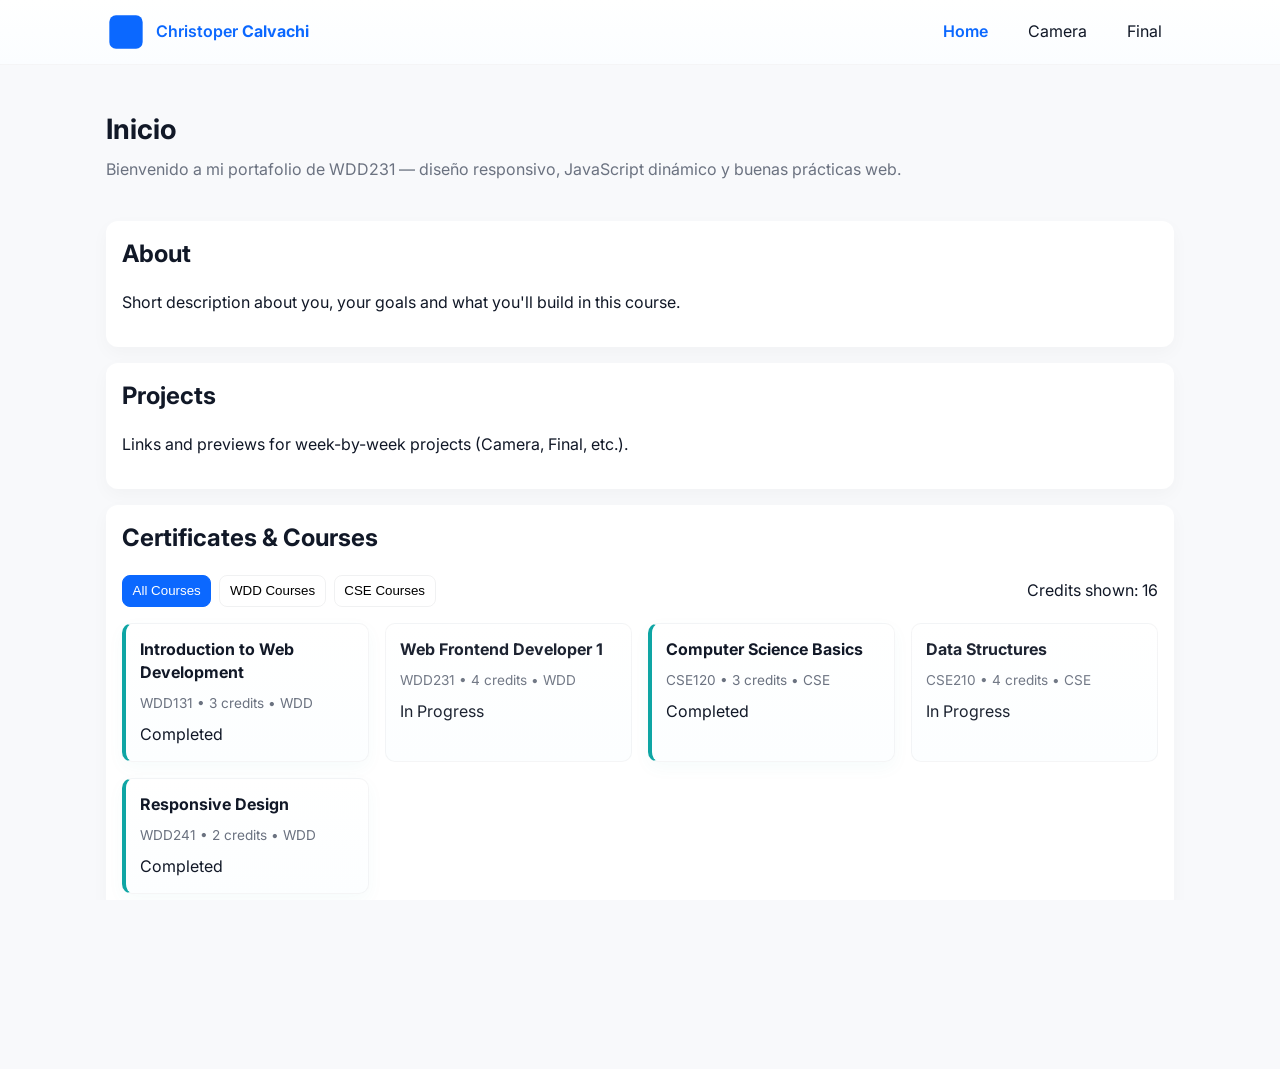
==== index.html @ 528f9b89 "primera semana completada" ====
<!doctype html>
<html lang="en">
<head>
  <meta charset="utf-8" />
  <meta name="viewport" content="width=device-width,initial-scale=1" />
  <title>WDD231 — Home</title>
  <meta name="description" content="Portfolio and coursework for Web Frontend Developer 1 (WDD231). Responsive layout, dynamic course list and sample projects." />
  <meta name="author" content="Christoper Calvachi" />

  <!-- Google Fonts -->
  <link rel="preconnect" href="https://fonts.gstatic.com" crossorigin>
  <link href="https://fonts.googleapis.com/css2?family=Inter:wght@300;400;600;700&display=swap" rel="stylesheet">

  <!-- Styles -->
  <link rel="stylesheet" href="/styles/styles.css">

  <!-- JavaScript: defer ensures DOM is parsed before script runs (no blocking) -->
  <script defer src="/scripts/scripts.js"></script>
</head>
<body>
  <header class="site-header">
    <div class="header-inner">
      <!-- Inline SVG logo (optimized, no external image file) -->
      <a href="#" class="logo" aria-label="Home">
        <svg width="40" height="40" viewBox="0 0 24 24" role="img" aria-hidden="false" focusable="false">
          <rect x="2" y="2" width="20" height="20" rx="4" fill="currentColor"></rect>
        </svg>
        <span class="brand-name">Christoper <strong>Calvachi</strong></span>
      </a>

      <!-- Hamburger button for small screens -->
      <button id="navToggle" class="hamburger" aria-controls="mainNav" aria-expanded="false" aria-label="Toggle navigation">
        <svg width="28" height="28" viewBox="0 0 24 24" aria-hidden="true" focusable="false">
          <path d="M3 6h18M3 12h18M3 18h18" stroke="currentColor" stroke-linecap="round" stroke-width="2"></path>
        </svg>
      </button>

      <!-- Navigation -->
      <nav id="mainNav" class="main-nav" aria-label="Primary">
        <ul>
          <li><a href="#" class="active">Home</a></li>
          <li><a href="camera-project.html">Camera</a></li>
          <li><a href="final-project.html">Final</a></li>
        </ul>
      </nav>
    </div>
  </header>

  <main>
    <section class="hero">
      <h1>Inicio</h1>
      <p class="lead">Bienvenido a mi portafolio de WDD231 — diseño responsivo, JavaScript dinámico y buenas prácticas web.</p>
    </section>

    <!-- Three content sections -->
    <section id="about" class="content-section">
      <h2>About</h2>
      <p>Short description about you, your goals and what you'll build in this course.</p>
    </section>

    <section id="projects" class="content-section">
      <h2>Projects</h2>
      <p>Links and previews for week-by-week projects (Camera, Final, etc.).</p>
    </section>

    <section id="certificates" class="content-section">
      <h2>Certificates & Courses</h2>

      <!-- Filter controls -->
      <div class="controls">
        <div class="filter-buttons" role="tablist" aria-label="Course filters">
          <button class="filter-btn" data-filter="all" aria-pressed="true">All Courses</button>
          <button class="filter-btn" data-filter="WDD">WDD Courses</button>
          <button class="filter-btn" data-filter="CSE">CSE Courses</button>
        </div>
        <div class="credits">Credits shown: <span id="creditsCount">0</span></div>
      </div>

      <!-- Courses output -->
      <div id="coursesGrid" class="courses-grid" aria-live="polite"></div>
    </section>
  </main>

  <footer class="site-footer">
    <div class="footer-inner">
      <!-- Social links -->
      <div class="socials">
        <a href="https://github.com/Christoper22rm" target="_blank" rel="noopener noreferrer" aria-label="GitHub">
          <!-- simple SVG icon -->
          <svg width="20" height="20" viewBox="0 0 24 24" aria-hidden="true"><path d="M12 .5C5.7.5.8 5.4.8 11.7c0 4.9 3.2 9 7.6 10.5.6.1.8-.2.8-.5v-1.9c-3.1.7-3.8-1.3-3.8-1.3-.5-1.3-1.3-1.6-1.3-1.6-1-.7.1-.7.1-.7 1.1.1 1.7 1.1 1.7 1.1 1 .1 1.6-.8 1.6-.8.9-1.5 2.3-1.1 2.9-.9.1-.7.4-1.1.8-1.4-2.5-.3-5.1-1.2-5.1-5.4 0-1.2.4-2.1 1.1-2.9-.1-.3-.5-1.5.1-3.2 0 0 .9-.3 3 .9.9-.3 1.9-.4 2.9-.4s2 .1 2.9.4c2.1-1.2 3-.9 3-.9.6 1.7.2 2.9.1 3.2.8.8 1.1 1.7 1.1 2.9 0 4.2-2.6 5.1-5.1 5.4.4.4.8 1.1.8 2.3v3.4c0 .3.2.6.8.5 4.4-1.5 7.6-5.6 7.6-10.5C23.2 5.4 18.3.5 12 .5z"/></svg>
        </a>

        <a href="https://www.linkedin.com/in/your-linkedin" target="_blank" rel="noopener noreferrer" aria-label="LinkedIn">
          <svg width="20" height="20" viewBox="0 0 24 24" aria-hidden="true"><path d="M4.98 3.5C4.98 4.88 3.87 6 2.5 6S0 4.88 0 3.5 1.13 1 2.5 1 4.98 2.12 4.98 3.5zM0 8h5v15H0zM8 8h4.7v2.2h.1c.7-1.3 2.3-2.6 4.7-2.6 5 0 5.9 3.3 5.9 7.6V23H18v-6.5c0-1.6 0-3.7-2.3-3.7-2.3 0-2.6 1.8-2.6 3.6V23H8z"/></svg>
        </a>

        <!-- add any other social -->
        <a href="#" aria-label="Twitter">
          <svg width="20" height="20" viewBox="0 0 24 24" aria-hidden="true"><path d="M23 4.5c-.8.4-1.7.6-2.6.8.9-.6 1.6-1.5 1.9-2.6-.8.5-1.8.9-2.8 1.1C18.7 3 17.6 2.5 16.4 2.5c-2.2 0-4 1.8-4 4 0 .3 0 .6.1.9C8 7.1 5 5.6 3 3.3c-.4.7-.6 1.5-.6 2.3 0 1.4.7 2.6 1.7 3.3-.6 0-1.2-.2-1.7-.4 0 2.1 1.5 3.8 3.6 4.2-.4.1-.9.2-1.3.2-.3 0-.6 0-.9-.1.6 1.8 2.4 3.1 4.5 3.2-1.6 1.3-3.6 2-5.7 2-.4 0-.8 0-1.2-.1 2 1.2 4.3 1.9 6.8 1.9 8.2 0 12.7-6.8 12.7-12.7v-.6c.9-.6 1.6-1.4 2.2-2.2z"/></svg>
        </a>
      </div>

      <!-- Copyright and location -->
      <div class="copyright">
        <p id="copyrightLine">&copy; <span id="year"></span> Christoper Calvachi</p>
        <p>Guayaquil, Ecuador</p>
      </div>

      <!-- Last modified -->
      <div class="modified">
        <p>Last updated: <span id="lastModified"></span></p>
      </div>
    </div>
  </footer>
</body>
</html>
---- styles/styles.css ----
:root{
  --bg:#f8f9fb;
  --card:#ffffff;
  --accent:#0b68ff;
  --muted:#6b7280;
  --success:#0ea5a4;
  --danger:#ef4444;
  --max-width:1100px;
  font-family: 'Inter', system-ui, -apple-system, "Segoe UI", Roboto, "Helvetica Neue", Arial;
  color-scheme: light;
}

/* Reset-ish */
*{box-sizing:border-box}
html,body{height:100%}
body{
  margin:0;
  background:var(--bg);
  color:#111827;
  line-height:1.45;
  -webkit-font-smoothing:antialiased;
  -moz-osx-font-smoothing:grayscale;
}

/* Layout container */
.header-inner, .footer-inner {
  max-width:var(--max-width);
  margin:0 auto;
  padding:0 1rem;
  display:flex;
  align-items:center;
  justify-content:space-between;
}

/* Header */
.site-header{
  background:linear-gradient(180deg, #fff, #fbfdff);
  border-bottom:1px solid rgba(15,23,42,0.04);
  position:sticky;
  top:0;
  z-index:40;
}
.header-inner{
  height:64px;
}
.logo{
  display:inline-flex;
  gap:0.6rem;
  align-items:center;
  text-decoration:none;
  color:var(--accent);
  font-weight:600;
}
.logo svg{color:var(--accent)}
.brand-name{font-size:1rem}
.hamburger{
  display:inline-flex;
  background:none;
  border:0;
  padding:0.4rem;
  align-items:center;
  justify-content:center;
  cursor:pointer;
}

/* Navigation */
.main-nav ul{
  list-style:none;
  display:flex;
  gap:1rem;
  margin:0;
  padding:0;
}
.main-nav a{
  display:inline-block;
  padding:0.5rem 0.75rem;
  text-decoration:none;
  color:inherit;
  border-radius:8px;
  transition:background-color 220ms ease, transform 120ms ease;
}
.main-nav a:hover, .main-nav a:focus{ background:rgba(11,104,255,0.08); transform:translateY(-2px) }
.main-nav a.active{ color:var(--accent); font-weight:600; }

/* Hero and main content */
main{max-width:var(--max-width); margin:1.25rem auto; padding:0 1rem}
.hero{padding:1.5rem 0}
.hero h1{margin:0 0 .5rem; font-size:1.75rem}
.lead{color:var(--muted); margin:0}

/* Sections */
.content-section{background:var(--card); border-radius:12px; padding:1rem; margin:1rem 0; box-shadow:0 6px 18px rgba(15,23,42,0.03)}
.content-section h2{margin-top:0}

/* Courses area */
.controls{display:flex; align-items:center; justify-content:space-between; gap:1rem; margin-bottom:1rem}
.filter-buttons{display:flex; gap:.5rem}
.filter-btn{
  background:transparent;
  border:1px solid rgba(15,23,42,0.06);
  padding:0.45rem 0.6rem;
  border-radius:8px;
  cursor:pointer;
}
.filter-btn[aria-pressed="true"], .filter-btn.active{ background:var(--accent); color:#fff; border-color:var(--accent) }

.courses-grid{
  display:grid;
  grid-template-columns:repeat(auto-fit,minmax(220px,1fr));
  gap:1rem;
}

/* Course card */
.course{
  background:linear-gradient(180deg, #fff, #fcfeff);
  border:1px solid rgba(15,23,42,0.04);
  padding:0.9rem;
  border-radius:10px;
  display:flex;
  flex-direction:column;
  gap:.6rem;
  min-height:110px;
}
.course h3{margin:0;font-size:1rem}
.course .meta{font-size:.85rem;color:var(--muted)}
.course.completed{border-left:4px solid var(--success); box-shadow:0 6px 18px rgba(14,165,164,0.04)}
.course.not-completed{opacity:.95}

/* Footer */
.site-footer{border-top:1px solid rgba(15,23,42,0.04); padding:1rem 0; margin-top:2rem}
.footer-inner{
  gap:1rem;
  align-items:center;
  flex-wrap:wrap;
}
.socials{display:flex; gap:.6rem}
.socials a{display:inline-flex;align-items:center;justify-content:center;padding:.4rem;border-radius:8px;color:var(--muted);text-decoration:none}
.socials a:hover{background:rgba(11,104,255,0.06); color:var(--accent)}

/* Responsive behavior */
@media (max-width:900px){
  .main-nav{display:none}
  .hamburger{display:inline-flex}
  .header-inner{justify-content:space-between}
}
@media (min-width:901px){
  .hamburger{display:none}
  .main-nav{display:block}
}

/* When nav open on small screens */
.main-nav.open{
  position: absolute;
  left:0;
  right:0;
  top:64px;
  background:var(--card);
  border-bottom:1px solid rgba(15,23,42,0.04);
  padding:0.75rem 1rem;
}
.main-nav.open ul{flex-direction:column}
.main-nav.open a{padding:.6rem 0}

/* Accessibility focus */
a:focus, button:focus{ outline:3px solid rgba(11,104,255,0.12); outline-offset:2px }

/* Avoid horizontal scroll */
html,body{overflow-x:hidden}
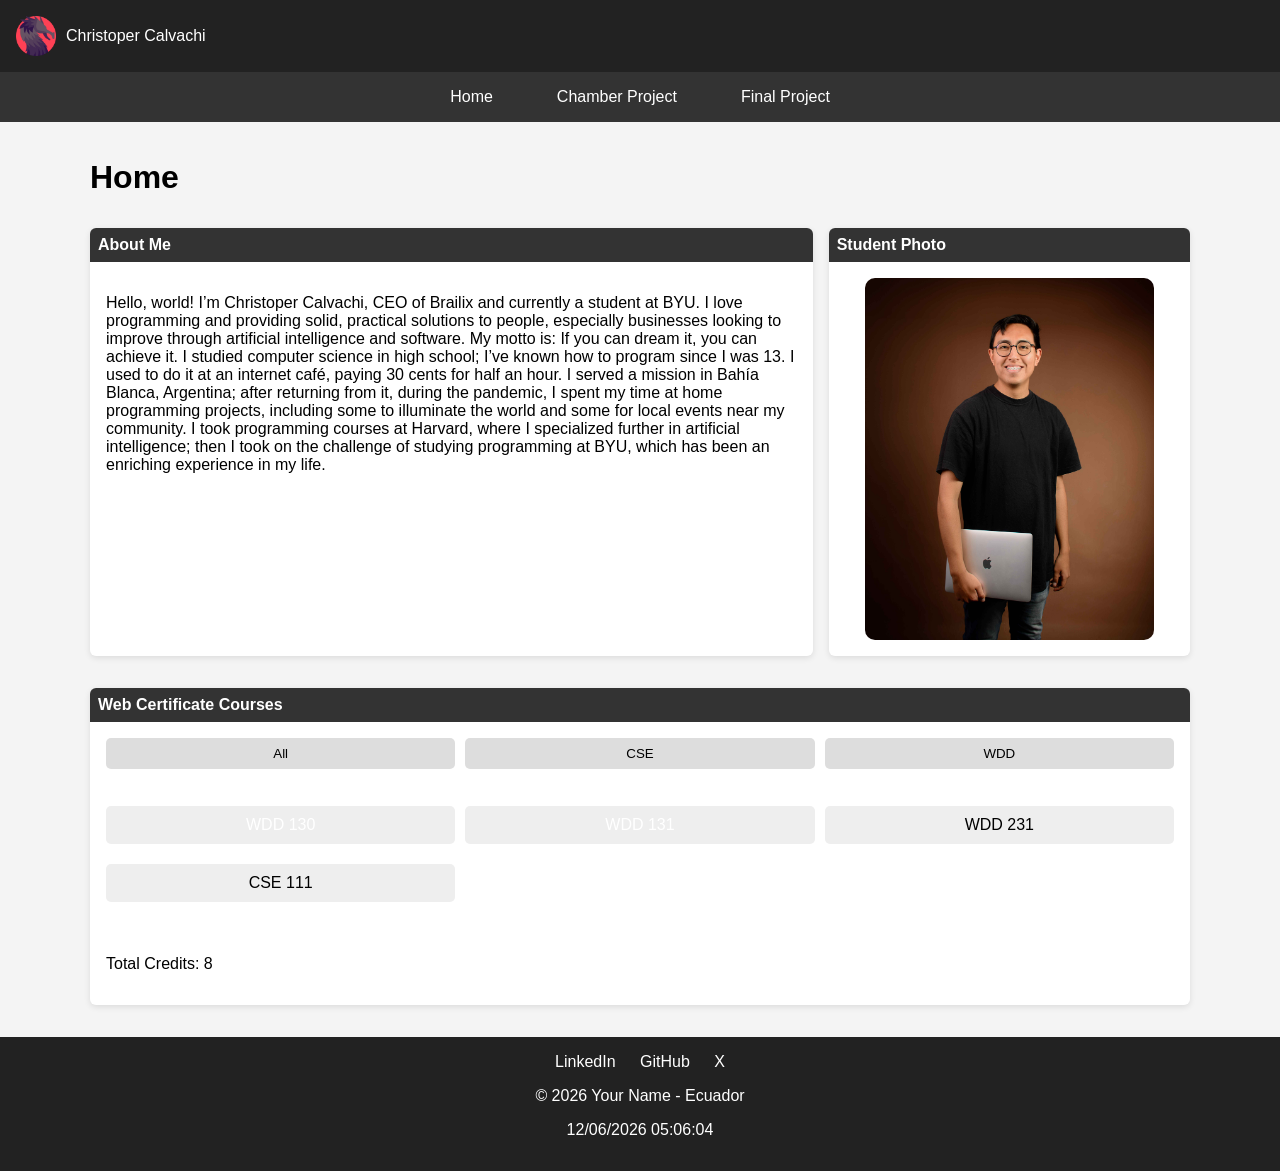
==== commit a5348646: "primera parte del proyecto" ====
--- a/index.html
+++ b/index.html
@@ -1,116 +1,81 @@
-<!doctype html>
+<!DOCTYPE html>
 <html lang="en">
 <head>
-  <meta charset="utf-8" />
-  <meta name="viewport" content="width=device-width,initial-scale=1" />
-  <title>WDD231 — Home</title>
-  <meta name="description" content="Portfolio and coursework for Web Frontend Developer 1 (WDD231). Responsive layout, dynamic course list and sample projects." />
-  <meta name="author" content="Christoper Calvachi" />
+  <meta charset="UTF-8">
+  <meta name="description" content="Student homepage">
+  <meta name="author" content="Your Name">
+  <meta name="viewport" content="width=device-width, initial-scale=1.0">
 
-  <!-- Google Fonts -->
-  <link rel="preconnect" href="https://fonts.gstatic.com" crossorigin>
-  <link href="https://fonts.googleapis.com/css2?family=Inter:wght@300;400;600;700&display=swap" rel="stylesheet">
+  <title>Site Name</title>
 
-  <!-- Styles -->
-  <link rel="stylesheet" href="/styles/styles.css">
+  <link rel="stylesheet" href="./styles/normalize.css">
+  <link rel="stylesheet" href="./styles/small.css">
+  <link rel="stylesheet" href="./styles/larger.css">
 
-  <!-- JavaScript: defer ensures DOM is parsed before script runs (no blocking) -->
-  <script defer src="/scripts/scripts.js"></script>
+  <script src="./scripts/navigation.js" defer></script>
+  <script src="./scripts/date.js" defer></script>
+  <script src="./scripts/course.js" defer></script>
 </head>
+
 <body>
-  <header class="site-header">
-    <div class="header-inner">
-      <!-- Inline SVG logo (optimized, no external image file) -->
-      <a href="#" class="logo" aria-label="Home">
-        <svg width="40" height="40" viewBox="0 0 24 24" role="img" aria-hidden="false" focusable="false">
-          <rect x="2" y="2" width="20" height="20" rx="4" fill="currentColor"></rect>
-        </svg>
-        <span class="brand-name">Christoper <strong>Calvachi</strong></span>
-      </a>
 
-      <!-- Hamburger button for small screens -->
-      <button id="navToggle" class="hamburger" aria-controls="mainNav" aria-expanded="false" aria-label="Toggle navigation">
-        <svg width="28" height="28" viewBox="0 0 24 24" aria-hidden="true" focusable="false">
-          <path d="M3 6h18M3 12h18M3 18h18" stroke="currentColor" stroke-linecap="round" stroke-width="2"></path>
-        </svg>
-      </button>
+<header>
+  <div class="top-header">
+    <div class="logo">
+      <img src="./images/dragon.png" alt="logo">
+      <span>Christoper Calvachi</span>
+    </div>
 
-      <!-- Navigation -->
-      <nav id="mainNav" class="main-nav" aria-label="Primary">
-        <ul>
-          <li><a href="#" class="active">Home</a></li>
-          <li><a href="camera-project.html">Camera</a></li>
-          <li><a href="final-project.html">Final</a></li>
-        </ul>
-      </nav>
+    <button id="menuBtn">☰</button>
+  </div>
+
+  <nav id="navMenu">
+    <a href="#">Home</a>
+    <a href="#">Chamber Project</a>
+    <a href="#">Final Project</a>
+  </nav>
+</header>
+
+<main>
+  <h1>Home</h1>
+
+  <section class="about card">
+    <h2>About Me</h2>
+    <p>
+      Hello, world! I’m Christoper Calvachi, CEO of Brailix and currently a student at BYU. I love programming and providing solid, practical solutions to people, especially businesses looking to improve through artificial intelligence and software. My motto is: If you can dream it, you can achieve it. I studied computer science in high school; I’ve known how to program since I was 13. I used to do it at an internet café, paying 30 cents for half an hour. I served a mission in Bahía Blanca, Argentina; after returning from it, during the pandemic, I spent my time at home programming projects, including some to illuminate the world and some for local events near my community. I took programming courses at Harvard, where I specialized further in artificial intelligence; then I took on the challenge of studying programming at BYU, which has been an enriching experience in my life.
+    </p>
+  </section>
+
+  <section class="photo card">
+    <h2>Student Photo</h2>
+    <img src="./images/me.jpg" alt="photo">
+  </section>
+
+  <section class="courses card">
+    <h2>Web Certificate Courses</h2>
+
+    <div class="filters">
+      <button onclick="filterCourses('all')">All</button>
+      <button onclick="filterCourses('CSE')">CSE</button>
+      <button onclick="filterCourses('WDD')">WDD</button>
     </div>
-  </header>
 
-  <main>
-    <section class="hero">
-      <h1>Inicio</h1>
-      <p class="lead">Bienvenido a mi portafolio de WDD231 — diseño responsivo, JavaScript dinámico y buenas prácticas web.</p>
-    </section>
+    <div id="courseContainer"></div>
 
-    <!-- Three content sections -->
-    <section id="about" class="content-section">
-      <h2>About</h2>
-      <p>Short description about you, your goals and what you'll build in this course.</p>
-    </section>
+    <p id="totalCredits"></p>
+  </section>
+</main>
 
-    <section id="projects" class="content-section">
-      <h2>Projects</h2>
-      <p>Links and previews for week-by-week projects (Camera, Final, etc.).</p>
-    </section>
+<footer>
+  <div class="social">
+    <a href="#">LinkedIn</a>
+    <a href="#">GitHub</a>
+    <a href="#">X</a>
+  </div>
 
-    <section id="certificates" class="content-section">
-      <h2>Certificates & Courses</h2>
+  <p>© <span id="currentyear"></span> Your Name - Ecuador</p>
+  <p id="lastModified"></p>
+</footer>
 
-      <!-- Filter controls -->
-      <div class="controls">
-        <div class="filter-buttons" role="tablist" aria-label="Course filters">
-          <button class="filter-btn" data-filter="all" aria-pressed="true">All Courses</button>
-          <button class="filter-btn" data-filter="WDD">WDD Courses</button>
-          <button class="filter-btn" data-filter="CSE">CSE Courses</button>
-        </div>
-        <div class="credits">Credits shown: <span id="creditsCount">0</span></div>
-      </div>
-
-      <!-- Courses output -->
-      <div id="coursesGrid" class="courses-grid" aria-live="polite"></div>
-    </section>
-  </main>
-
-  <footer class="site-footer">
-    <div class="footer-inner">
-      <!-- Social links -->
-      <div class="socials">
-        <a href="https://github.com/Christoper22rm" target="_blank" rel="noopener noreferrer" aria-label="GitHub">
-          <!-- simple SVG icon -->
-          <svg width="20" height="20" viewBox="0 0 24 24" aria-hidden="true"><path d="M12 .5C5.7.5.8 5.4.8 11.7c0 4.9 3.2 9 7.6 10.5.6.1.8-.2.8-.5v-1.9c-3.1.7-3.8-1.3-3.8-1.3-.5-1.3-1.3-1.6-1.3-1.6-1-.7.1-.7.1-.7 1.1.1 1.7 1.1 1.7 1.1 1 .1 1.6-.8 1.6-.8.9-1.5 2.3-1.1 2.9-.9.1-.7.4-1.1.8-1.4-2.5-.3-5.1-1.2-5.1-5.4 0-1.2.4-2.1 1.1-2.9-.1-.3-.5-1.5.1-3.2 0 0 .9-.3 3 .9.9-.3 1.9-.4 2.9-.4s2 .1 2.9.4c2.1-1.2 3-.9 3-.9.6 1.7.2 2.9.1 3.2.8.8 1.1 1.7 1.1 2.9 0 4.2-2.6 5.1-5.1 5.4.4.4.8 1.1.8 2.3v3.4c0 .3.2.6.8.5 4.4-1.5 7.6-5.6 7.6-10.5C23.2 5.4 18.3.5 12 .5z"/></svg>
-        </a>
-
-        <a href="https://www.linkedin.com/in/your-linkedin" target="_blank" rel="noopener noreferrer" aria-label="LinkedIn">
-          <svg width="20" height="20" viewBox="0 0 24 24" aria-hidden="true"><path d="M4.98 3.5C4.98 4.88 3.87 6 2.5 6S0 4.88 0 3.5 1.13 1 2.5 1 4.98 2.12 4.98 3.5zM0 8h5v15H0zM8 8h4.7v2.2h.1c.7-1.3 2.3-2.6 4.7-2.6 5 0 5.9 3.3 5.9 7.6V23H18v-6.5c0-1.6 0-3.7-2.3-3.7-2.3 0-2.6 1.8-2.6 3.6V23H8z"/></svg>
-        </a>
-
-        <!-- add any other social -->
-        <a href="#" aria-label="Twitter">
-          <svg width="20" height="20" viewBox="0 0 24 24" aria-hidden="true"><path d="M23 4.5c-.8.4-1.7.6-2.6.8.9-.6 1.6-1.5 1.9-2.6-.8.5-1.8.9-2.8 1.1C18.7 3 17.6 2.5 16.4 2.5c-2.2 0-4 1.8-4 4 0 .3 0 .6.1.9C8 7.1 5 5.6 3 3.3c-.4.7-.6 1.5-.6 2.3 0 1.4.7 2.6 1.7 3.3-.6 0-1.2-.2-1.7-.4 0 2.1 1.5 3.8 3.6 4.2-.4.1-.9.2-1.3.2-.3 0-.6 0-.9-.1.6 1.8 2.4 3.1 4.5 3.2-1.6 1.3-3.6 2-5.7 2-.4 0-.8 0-1.2-.1 2 1.2 4.3 1.9 6.8 1.9 8.2 0 12.7-6.8 12.7-12.7v-.6c.9-.6 1.6-1.4 2.2-2.2z"/></svg>
-        </a>
-      </div>
-
-      <!-- Copyright and location -->
-      <div class="copyright">
-        <p id="copyrightLine">&copy; <span id="year"></span> Christoper Calvachi</p>
-        <p>Guayaquil, Ecuador</p>
-      </div>
-
-      <!-- Last modified -->
-      <div class="modified">
-        <p>Last updated: <span id="lastModified"></span></p>
-      </div>
-    </div>
-  </footer>
 </body>
-</html>
+</html>
--- a/styles/small.css
+++ b/styles/small.css
@@ -0,0 +1,174 @@
+body {
+  font-family: Arial, sans-serif;
+  margin: 0;
+  background: #f4f4f4;
+}
+
+/* HEADER */
+header {
+  background: #222;
+  color: white;
+}
+
+.top-header {
+  display: flex;
+  justify-content: space-between;
+  align-items: center;
+  padding: 1rem;
+}
+
+.logo {
+  display: flex;
+  align-items: center;
+  gap: 10px;
+}
+
+.logo img {
+  width: 40px;
+}
+
+#menuBtn {
+  font-size: 1.8rem;
+  background: none;
+  border: none;
+  color: white;
+  cursor: pointer;
+}
+
+/* NAV */
+nav {
+  position: absolute;
+  width: 100%;
+  background: #333;
+
+  max-height: 0;
+  overflow: hidden;
+  transition: max-height 0.3s ease;
+}
+
+nav.open {
+  max-height: 300px;
+}
+
+nav a {
+  display: block;
+  padding: 1rem;
+  color: white;
+  text-decoration: none;
+  border-bottom: 1px solid #444;
+}
+
+nav a:hover {
+  background: #555;
+}
+
+/* MAIN */
+main {
+  padding: 1rem;
+}
+
+h1 {
+  margin-bottom: 1rem;
+}
+
+/* CARDS */
+.card {
+  background: white;
+  border-radius: 6px;
+  overflow: hidden;
+  margin-bottom: 1rem;
+
+  box-shadow: 0 2px 6px rgba(0,0,0,0.1);
+}
+
+/* TITLES */
+h2 {
+  background: #333;
+  color: white;
+  margin: 0;
+  padding: 0.5rem;
+  font-size: 1rem;
+}
+
+/* CONTENT */
+.card p {
+  padding: 1rem;
+}
+
+/* IMAGE */
+.photo img {
+  width: 80%;
+  display: block;
+  margin: 1rem auto;
+  border-radius: 10px;
+}
+
+/* FILTERS */
+.filters {
+  display: flex;
+  gap: 10px;
+  padding: 1rem;
+}
+
+.filters button {
+  flex: 1;
+  padding: 0.5rem;
+  border: none;
+  background: #ddd;
+  border-radius: 5px;
+  cursor: pointer;
+}
+
+.filters button:hover {
+  background: #bbb;
+}
+
+/* COURSES */
+#courseContainer {
+  padding: 1rem;
+}
+
+#courseContainer div {
+  background: #eee;
+  margin: 5px 0;
+  padding: 10px;
+  text-align: center;
+  border-radius: 5px;
+}
+
+.completed {
+  background: #4caf50;
+  color: white;
+}
+
+/* FOOTER */
+footer {
+  background: #222;
+  color: white;
+  text-align: center;
+  padding: 1rem;
+}
+
+.social a {
+  margin: 0 10px;
+  color: white;
+  text-decoration: none;
+}
+
+/* ANIMACIONES */
+.card {
+  opacity: 0;
+  transform: translateY(20px);
+  animation: fadeIn 0.5s forwards;
+}
+
+.card:nth-child(1) { animation-delay: 0.2s; }
+.card:nth-child(2) { animation-delay: 0.4s; }
+.card:nth-child(3) { animation-delay: 0.6s; }
+
+@keyframes fadeIn {
+  to {
+    opacity: 1;
+    transform: translateY(0);
+  }
+}
--- a/styles/larger.css
+++ b/styles/larger.css
@@ -0,0 +1,44 @@
+@media (min-width: 32rem) {
+
+  header {
+    display: block;
+  }
+
+  nav {
+    position: static;
+    max-height: none;
+    display: flex;
+    justify-content: center;
+    gap: 2rem;
+  }
+
+  nav a {
+    border: none;
+  }
+
+  #menuBtn {
+    display: none;
+  }
+
+  main {
+    max-width: 1100px;
+    margin: auto;
+    display: grid;
+    grid-template-columns: 2fr 1fr;
+    gap: 1rem;
+  }
+
+  h1 {
+    grid-column: 1 / -1;
+  }
+
+  .courses {
+    grid-column: 1 / -1;
+  }
+
+  #courseContainer {
+    display: grid;
+    grid-template-columns: repeat(3, 1fr);
+    gap: 10px;
+  }
+}
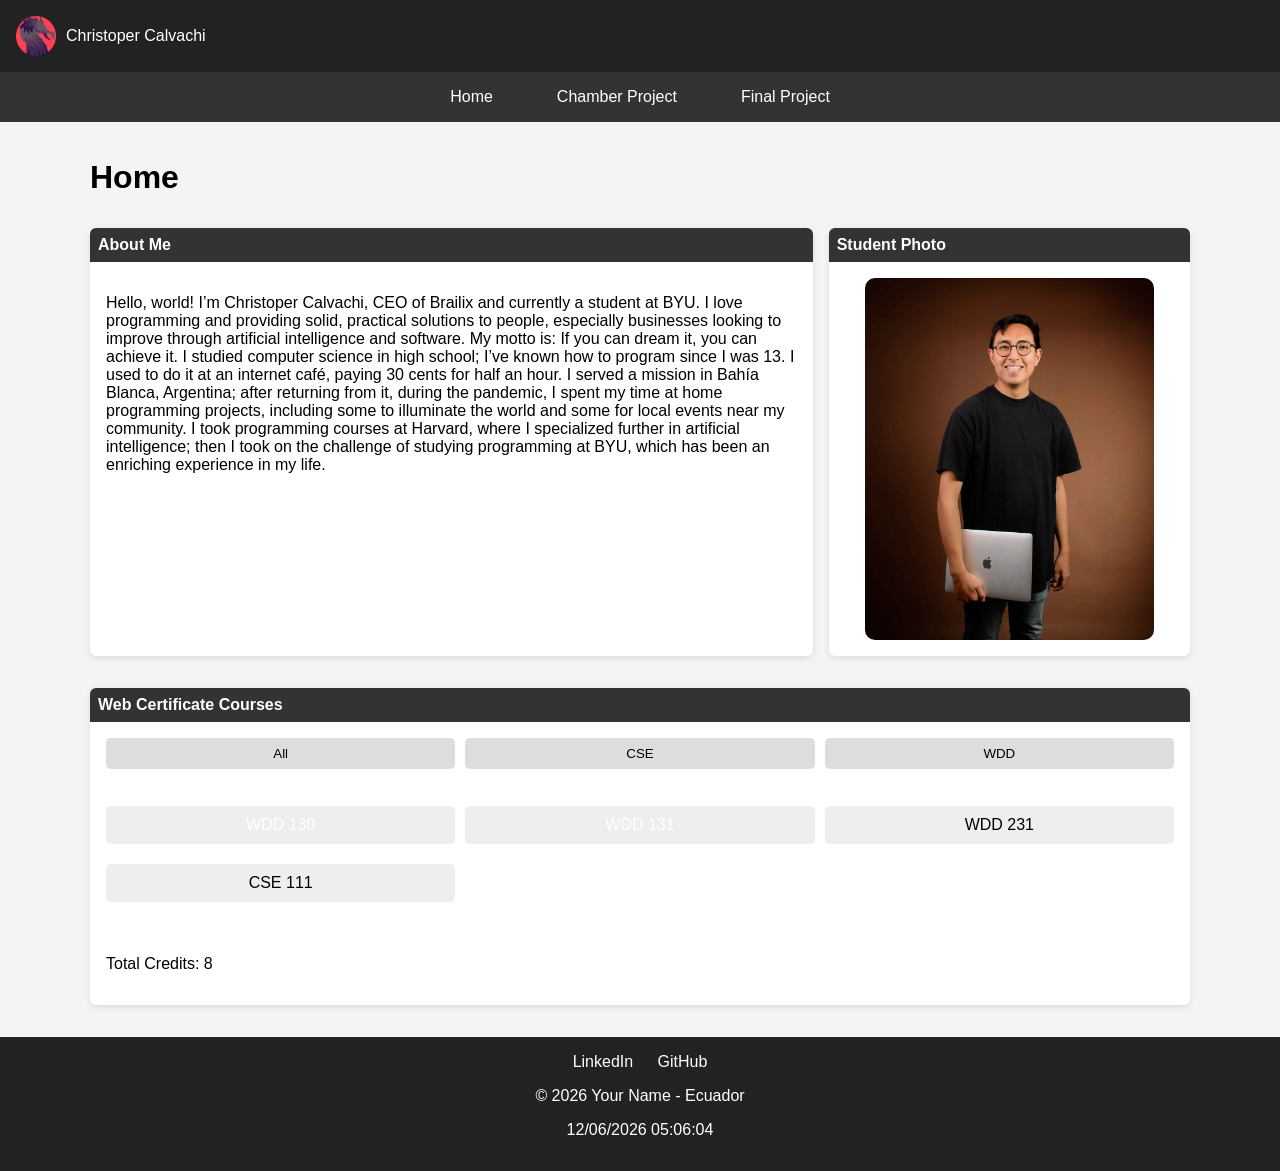
==== commit 086e0767: "queda pendientes imagenes y completar el proyecto de la semana 3" ====
--- a/index.html
+++ b/index.html
@@ -31,7 +31,7 @@
 
   <nav id="navMenu">
     <a href="#">Home</a>
-    <a href="#">Chamber Project</a>
+    <a href="./chamber/directory.html">Chamber Project</a>
     <a href="#">Final Project</a>
   </nav>
 </header>
@@ -68,9 +68,8 @@
 
 <footer>
   <div class="social">
-    <a href="#">LinkedIn</a>
-    <a href="#">GitHub</a>
-    <a href="#">X</a>
+    <a href="www.linkedin.com/in/christoper-enrique-calvachi-carabajo">LinkedIn</a>
+    <a href="https://github.com/Christoper22rm">GitHub</a>
   </div>
 
   <p>© <span id="currentyear"></span> Your Name - Ecuador</p>
